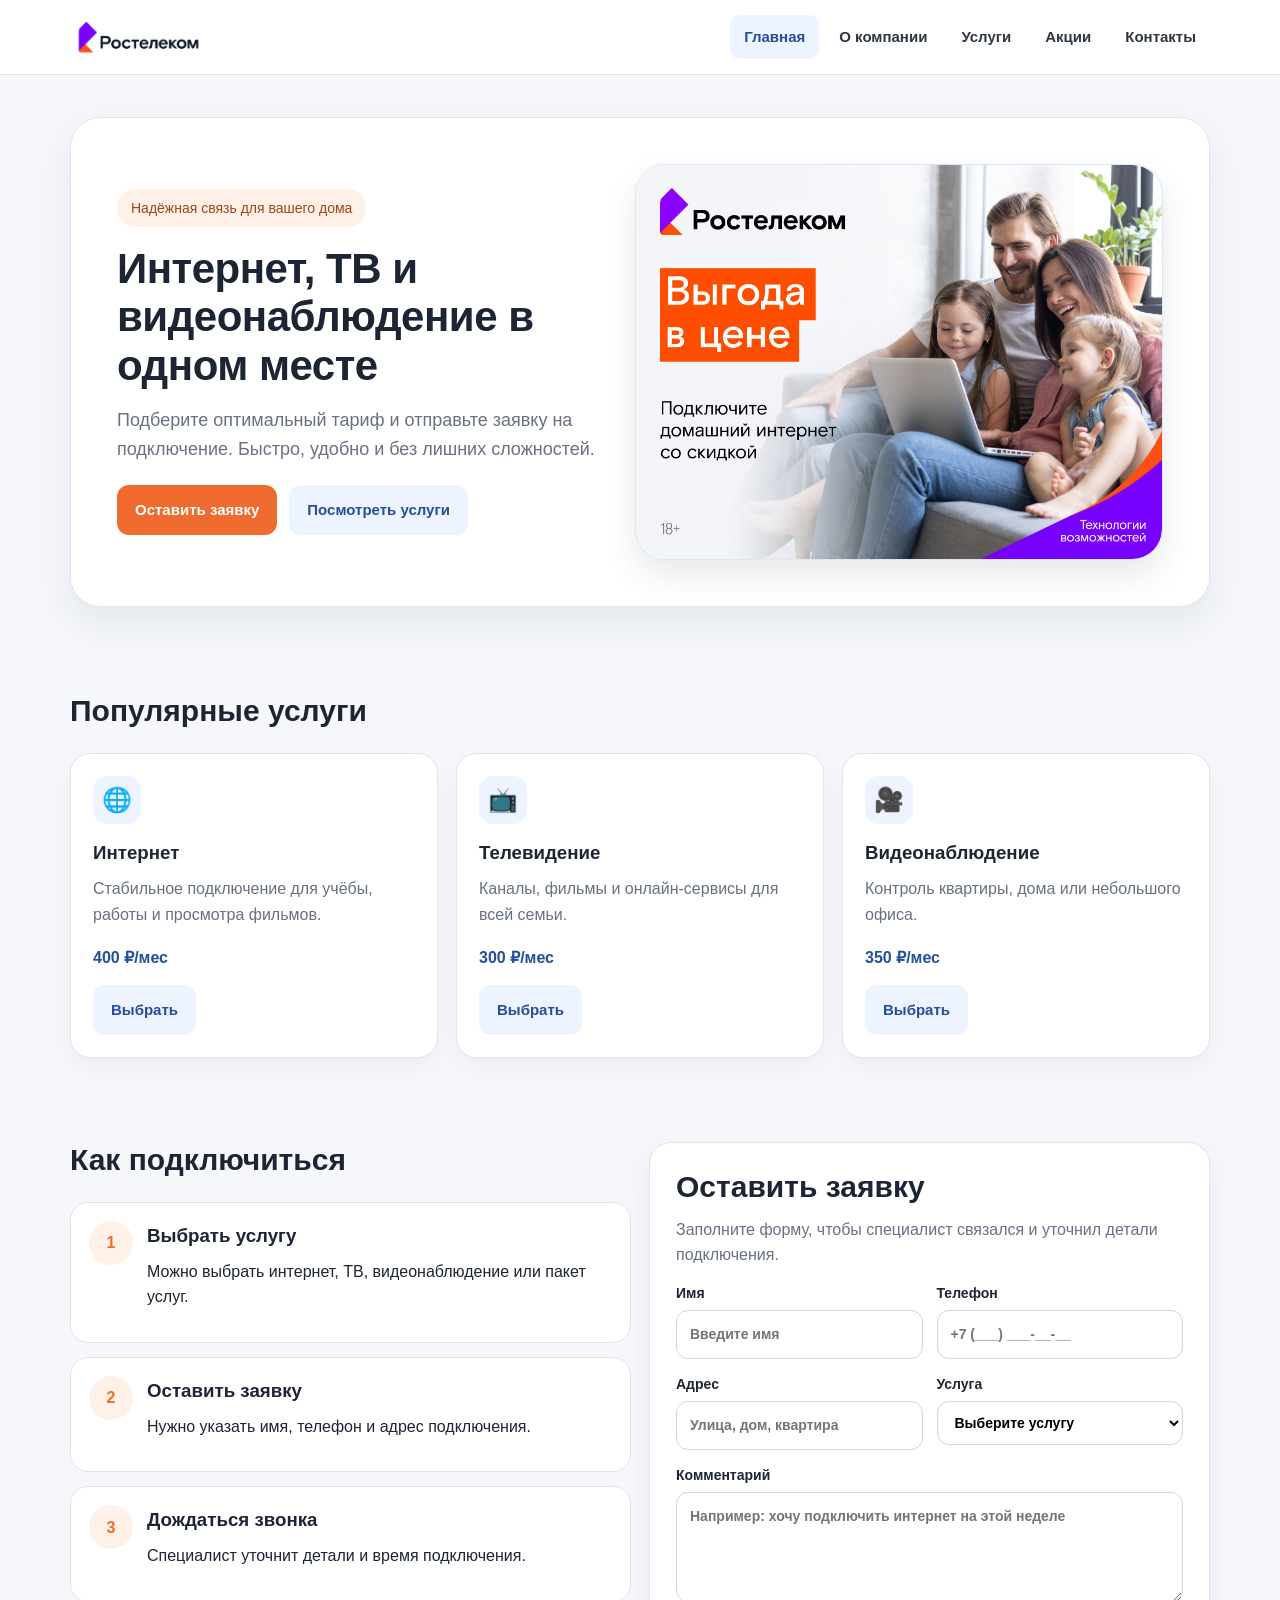
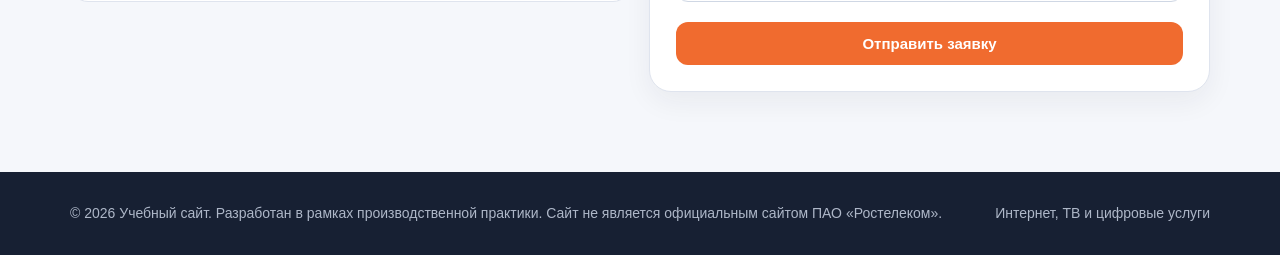
==== index.html @ ff02ec41 "Add files via upload" ====
<!DOCTYPE html>
<html lang="ru">
<head>
    <meta charset="UTF-8">
    <meta name="viewport" content="width=device-width, initial-scale=1.0">
    <title>Ростелеком — главная</title>
    <link rel="stylesheet" href="style.css">
</head>
<body>
<header class="header">
    <div class="container header-inner">
        <a class="logo" href="index.html">
            <img class="logo-img" src="1.png" alt="Ростелеком">
        </a>

        <button class="menu-btn" type="button">Меню</button>

        <nav class="nav">
            <a href="index.html" class="active">Главная</a>
            <a href="about.html">О компании</a>
            <a href="services.html">Услуги</a>
            <a href="connect.html">Акции</a>
            <a href="contacts.html">Контакты</a>
        </nav>
    </div>
</header>
<main>
    <section class="hero">
        <div class="container">
            <div class="hero-box">
                <div class="hero-content">
                    <span class="badge">Надёжная связь для вашего дома</span>
                    <h1>Интернет, ТВ и видеонаблюдение в одном месте</h1>
                    <p class="lead">Подберите оптимальный тариф и отправьте заявку на подключение. Быстро, удобно и без лишних сложностей.</p>
                    <div class="actions">
                        <a class="btn btn-primary" href="#request">Оставить заявку</a>
                        <a class="btn btn-secondary" href="services.html">Посмотреть услуги</a>
                    </div>
                </div>

                <div class="hero-card">
                    <img src="2.jpg" alt="Услуги Ростелеком">
                </div>
            </div>
        </div>
    </section>

    <section class="section">
        <div class="container">
            <div class="section-title">
                <h2>Популярные услуги</h2>
            </div>

            <div class="grid-3">
                <div class="card service-card">
                    <div class="card-icon">🌐</div>
                    <h3>Интернет</h3>
                    <p>Стабильное подключение для учёбы, работы и просмотра фильмов.</p>
                    <div class="price"> 400 ₽/мес</div>
                   <a class="btn btn-secondary" href="index.html#request">Выбрать</a>
                </div>

                <div class="card service-card">
                    <div class="card-icon">📺</div>
                    <h3>Телевидение</h3>
                    <p>Каналы, фильмы и онлайн-сервисы для всей семьи.</p>
                    <div class="price"> 300 ₽/мес</div>
                   <a class="btn btn-secondary" href="index.html#request">Выбрать</a>
                </div>

                <div class="card service-card">
                    <div class="card-icon">🎥</div>
                    <h3>Видеонаблюдение</h3>
                    <p>Контроль квартиры, дома или небольшого офиса.</p>
                    <div class="price"> 350 ₽/мес</div>
                   <a class="btn btn-secondary" href="index.html#request">Выбрать</a>
                </div>
            </div>
        </div>
    </section>

    <section class="section" id="request">
        <div class="container grid-2">
            <div>
                <div class="section-title">
                    <h2>Как подключиться</h2>
                </div>

                <div class="steps">
                    <div class="step">
                        <div class="step-num">1</div>
                        <div><h3>Выбрать услугу</h3><p>Можно выбрать интернет, ТВ, видеонаблюдение или пакет услуг.</p></div>
                    </div>
                    <div class="step">
                        <div class="step-num">2</div>
                        <div><h3>Оставить заявку</h3><p>Нужно указать имя, телефон и адрес подключения.</p></div>
                    </div>
                    <div class="step">
                        <div class="step-num">3</div>
                        <div><h3>Дождаться звонка</h3><p>Специалист уточнит детали и время подключения.</p></div>
                    </div>
                </div>
            </div>

            <div class="form-card">
    <h2>Оставить заявку</h2>
    <p class="form-text">Заполните форму, чтобы специалист связался и уточнил детали подключения.</p>

    <form class="form">
        <div class="form-row">
            <label>
                Имя
                <input type="text" placeholder="Введите имя" required>
            </label>
            <label>
                Телефон
                <input type="tel" placeholder="+7 (___) ___-__-__" required>
            </label>
        </div>

        <div class="form-row">
            <label>
                Адрес
                <input type="text" placeholder="Улица, дом, квартира">
            </label>
            <label>
                Услуга
                <select id="service" required>
                    <option value="">Выберите услугу</option>
                    <option value="Интернет">Интернет</option>
                    <option value="Телевидение">Телевидение</option>
                    <option value="Видеонаблюдение">Видеонаблюдение</option>
                    <option value="Пакет услуг">Пакет услуг</option>
                </select>
            </label>
        </div>

        <label>
            Комментарий
            <textarea placeholder="Например: хочу подключить интернет на этой неделе"></textarea>
        </label>

        <button class="btn btn-primary" type="submit">Отправить заявку</button>
    </form>

    <div class="form-message">Заявка отправлена. Специалист свяжется с вами для уточнения деталей.</div>
</div>
        </div>
    </section>
</main>
<footer class="footer">
    <div class="container footer-inner">
        <div>
            <div class="small">© 2026 Учебный сайт. Разработан в рамках производственной практики. Сайт не является официальным сайтом ПАО «Ростелеком».</div>
        </div>
        <div class="small">Интернет, ТВ и цифровые услуги</div>
    </div>
</footer>
<script src="js/script.js"></script>
</body>
</html>
---- style.css ----
* {
    box-sizing: border-box;
}

:root {
    --blue: #234f9b;
    --blue-dark: #17366c;
    --orange: #f06b2f;
    --bg: #f5f7fb;
    --text: #1d2433;
    --muted: #687083;
    --card: #ffffff;
    --line: #dfe4ee;
}

html {
    scroll-behavior: smooth;
    min-height: 100%;
}

body {
    margin: 0;
    min-height: 100vh;
    font-family: Arial, Helvetica, sans-serif;
    background: var(--bg);
    color: var(--text);
    line-height: 1.6;
    display: flex;
    flex-direction: column;
}

main {
    flex: 1;
}

a {
    text-decoration: none;
    color: inherit;
}

.container {
    width: min(1140px, 92%);
    margin: 0 auto;
}

/* HEADER */
.header {
    background: #ffffff;
    border-bottom: 1px solid var(--line);
    position: sticky;
    top: 0;
    z-index: 10;
}

.header-inner {
    min-height: 74px;
    display: flex;
    align-items: center;
    justify-content: space-between;
    gap: 22px;
}

.logo {
    display: flex;
    align-items: center;
    gap: 14px;
    font-weight: 700;
    font-size: 22px;
    color: var(--blue);
}

.logo-img {
    height: 48px;
    width: auto;
    display: block;
}

.nav {
    display: flex;
    align-items: center;
    gap: 6px;
}

.nav a {
    padding: 10px 14px;
    border-radius: 10px;
    font-size: 15px;
    font-weight: 700;
    color: #2e3545;
}

.nav a:hover,
.nav a.active {
    background: #edf3ff;
    color: var(--blue);
}

.menu-btn {
    display: none;
    border: 0;
    background: #edf3ff;
    color: var(--blue);
    padding: 10px 14px;
    border-radius: 10px;
    font-size: 15px;
    font-weight: 700;
    cursor: pointer;
}

/* HERO */
.hero {
    padding: 42px 0 44px;
}

.hero-box {
    background: #ffffff;
    border: 1px solid var(--line);
    border-radius: 30px;
    padding: 46px;
    min-height: 430px;
    display: grid;
    grid-template-columns: 0.95fr 1.05fr;
    gap: 40px;
    align-items: center;
    box-shadow: 0 16px 38px rgba(29, 36, 51, 0.08);
}

.hero-content {
    max-width: 520px;
}

.badge {
    display: inline-flex;
    padding: 8px 14px;
    border-radius: 999px;
    background: #fff0e8;
    color: #9d471c;
    font-size: 14px;
    margin-bottom: 18px;
}

h1 {
    margin: 0 0 16px;
    font-size: 42px;
    line-height: 1.15;
    letter-spacing: -0.5px;
}

h2 {
    margin: 0 0 12px;
    font-size: 30px;
    line-height: 1.2;
}

h3 {
    margin: 0 0 8px;
}

p {
    margin: 0 0 14px;
}

.lead {
    color: var(--muted);
    font-size: 18px;
    max-width: 640px;
}

.actions {
    display: flex;
    gap: 12px;
    flex-wrap: wrap;
    margin-top: 22px;
}

.btn {
    display: inline-flex;
    align-items: center;
    justify-content: center;
    border: 0;
    padding: 13px 18px;
    border-radius: 12px;
    font-size: 15px;
    font-weight: 700;
    cursor: pointer;
    transition: 0.2s;
}

.btn-primary {
    background: var(--orange);
    color: #ffffff;
}

.btn-primary:hover {
    background: #d95c26;
}

.btn-secondary {
    background: #edf3ff;
    color: var(--blue);
}

.btn-secondary:hover {
    background: #dfeaff;
}

/* КАРТИНКА СПРАВА НА ГЛАВНОЙ */
.hero-card {
    width: 100%;
    max-width: 540px;
    aspect-ratio: 4 / 3;
    justify-self: end;
    border-radius: 30px;
    background: #ffffff;
    border: 1px solid #dce6f7;
    padding: 0;
    overflow: hidden;
    box-shadow: 0 15px 32px rgba(29, 36, 51, 0.10);
}

.hero-card img {
    width: 100%;
    height: 100%;
    object-fit: cover;
    object-position: center;
    display: block;
    border-radius: 30px;
}

/* Старые нарисованные элементы, если остались в HTML */
.wifi,
.device,
.phone,
.signal {
    display: none;
}

/* SECTIONS */
.section {
    padding: 42px 0;
}

.section-title {
    max-width: 720px;
    margin-bottom: 24px;
}

.section-title p,
.form-text {
    color: var(--muted);
}

.grid-3 {
    display: grid;
    grid-template-columns: repeat(3, 1fr);
    gap: 18px;
}

.grid-2 {
    display: grid;
    grid-template-columns: repeat(2, 1fr);
    gap: 18px;
    align-items: start;
}

.card {
    background: var(--card);
    border: 1px solid var(--line);
    border-radius: 20px;
    padding: 22px;
    box-shadow: 0 8px 22px rgba(29, 36, 51, 0.04);
}

.card p {
    color: var(--muted);
}

.card-icon {
    width: 48px;
    height: 48px;
    border-radius: 14px;
    background: #edf3ff;
    color: var(--blue);
    display: flex;
    align-items: center;
    justify-content: center;
    font-size: 24px;
    margin-bottom: 14px;
}

.service-card {
    display: flex;
    flex-direction: column;
    min-height: 235px;
}

.service-card .btn {
    margin-top: auto;
    width: max-content;
}

.price {
    font-weight: 700;
    color: var(--blue);
    margin: 4px 0 14px;
}

.steps {
    display: grid;
    gap: 14px;
}

.step {
    background: #ffffff;
    border: 1px solid var(--line);
    border-radius: 18px;
    padding: 18px;
    display: grid;
    grid-template-columns: 44px 1fr;
    gap: 14px;
}

.step-num {
    width: 44px;
    height: 44px;
    border-radius: 50%;
    background: #fff0e8;
    color: var(--orange);
    display: flex;
    align-items: center;
    justify-content: center;
    font-weight: 800;
}

/* FORM */
.form-card {
    background: #ffffff;
    border: 1px solid var(--line);
    border-radius: 22px;
    padding: 26px;
    box-shadow: 0 10px 28px rgba(29, 36, 51, 0.06);
}

.form {
    display: grid;
    gap: 14px;
}

.form-row {
    display: grid;
    grid-template-columns: repeat(2, 1fr);
    gap: 14px;
}

.form label {
    display: block;
    font-weight: 700;
    font-size: 14px;
}

.form input,
.form select,
.form textarea {
    margin-top: 6px;
    width: 100%;
    border: 1px solid #cfd7e4;
    border-radius: 12px;
    padding: 12px 13px;
    font: inherit;
    background: #ffffff;
}

.form textarea {
    min-height: 110px;
    resize: vertical;
}

.form-message {
    display: none;
    background: #edf8f0;
    color: #256236;
    border: 1px solid #bfe3c8;
    padding: 12px;
    border-radius: 12px;
    margin-top: 12px;
}

/* PAGES */
.page-head {
    padding: 10px 0 10px;
}

.page-head h1 {
    font-size: 36px;
}

.info-box {
    background: #ffffff;
    border: 1px solid var(--line);
    border-radius: 24px;
    padding: 24px;
    align-self: start;
}

.info-box p,
.info-box li {
    color: var(--muted);
    font-size: 17px;
    line-height: 1.7;
}

.list {
    margin: 10px 0 0;
    padding-left: 20px;
}

/* FOOTER */
.footer {
    margin-top: 38px;
    background: #172033;
    color: #d6deea;
    padding: 30px 0;
}

.footer-inner {
    display: flex;
    justify-content: space-between;
    gap: 18px;
    flex-wrap: wrap;
}

.footer b {
    color: #ffffff;
}

.small {
    color: #aeb7c8;
    font-size: 14px;
}

/* RESPONSIVE */
@media (max-width: 880px) {
    .menu-btn {
        display: inline-flex;
    }

    .nav {
        display: none;
        position: absolute;
        top: 74px;
        left: 4%;
        right: 4%;
        flex-direction: column;
        align-items: stretch;
        background: #ffffff;
        border: 1px solid var(--line);
        border-radius: 16px;
        padding: 10px;
        box-shadow: 0 15px 35px rgba(29, 36, 51, 0.13);
    }

    .nav.show {
        display: flex !important;
    }

    .nav a {
        padding: 12px;
    }

    .page-head {
        padding: 18px 0 10px;
    }

    .page-head h1 {
        font-size: 32px;
        text-align: left;
    }

    .section {
        padding: 24px 0;
    }

    .hero-box,
    .grid-2,
    .grid-3 {
        grid-template-columns: 1fr;
    }

    .grid-2 {
        gap: 18px;
        align-items: start;
    }

    .hero-box {
        padding: 30px;
        min-height: auto;
        gap: 26px;
    }

    .hero-card {
        max-width: 100%;
        justify-self: stretch;
    }

    .info-box {
        padding: 22px;
        border-radius: 22px;
        align-self: start;
    }

    .info-box h2 {
        font-size: 26px;
    }

    .info-box p,
    .info-box li {
        font-size: 16px;
        line-height: 1.6;
    }

    h1 {
        font-size: 32px;
    }

    .form-row {
        grid-template-columns: 1fr;
    }

    .footer-inner {
        gap: 14px;
        text-align: center;
        justify-content: center;
    }
}

@media (max-width: 520px) {
    .hero {
        padding-top: 28px;
    }

    .hero-box {
        padding: 22px;
        border-radius: 24px;
    }

    .actions {
        flex-direction: column;
    }

    .btn {
        width: 100%;
    }

    .logo-img {
        height: 40px;
    }

    .hero-card {
        border-radius: 22px;
    }

    .hero-card img {
        border-radius: 22px;
    }

    .container {
        width: 92%;
    }

    .page-head h1 {
        font-size: 28px;
    }

    .info-box {
        padding: 20px;
        border-radius: 20px;
    }
}
.info-box p,
.info-box li {
    color: var(--muted);
    font-size: 18px;
    line-height: 1.75;
}

/* ABOUT PAGE FONT FIX - only about.html */
.about-page .page-head {
    padding: 50px 0 30px;
}

.about-page .page-head h1 {
    font-size: 44px;
    line-height: 1.15;
    margin-bottom: 18px;
    letter-spacing: -0.4px;
}

.about-page .page-head .lead {
    font-size: 20px;
    line-height: 1.75;
    max-width: 820px;
    color: #4f596b;
}

.about-page .grid-2 {
    gap: 22px;
    align-items: stretch;
}

.about-page .info-box {
    padding: 34px 36px;
    min-height: 285px;
    border-radius: 24px;
    box-shadow: 0 10px 28px rgba(29, 36, 51, 0.06);
}

.about-page .info-box h2 {
    font-size: 30px;
    line-height: 1.2;
    margin-bottom: 16px;
}

.about-page .info-box p,
.about-page .info-box li {
    font-size: 18px;
    line-height: 1.75;
    color: #4f596b;
}

.about-page .list {
    padding-left: 24px;
}

@media (max-width: 880px) {
    .about-page .page-head h1 {
        font-size: 34px;
    }

    .about-page .page-head .lead,
    .about-page .info-box p,
    .about-page .info-box li {
        font-size: 17px;
    }

    .about-page .info-box h2 {
        font-size: 26px;
    }

    .about-page .info-box {
        min-height: auto;
    }
}

/* PROMO PAGE */
.promo-head {
    padding-bottom: 8px;
}

.promo-head h1 {
    font-size: 42px;
    margin-bottom: 14px;
}

.promo-section {
    padding-top: 22px;
}

.promo-list {
    display: grid;
    gap: 28px;
}

.promo-offer {
    background: #ffffff;
    border: 1px solid var(--line);
    border-radius: 30px;
    padding: 34px;
    min-height: 360px;
    display: grid;
    grid-template-columns: 1fr 1fr;
    gap: 34px;
    align-items: center;
    box-shadow: 0 16px 38px rgba(29, 36, 51, 0.08);
    overflow: hidden;
}

.promo-offer-reverse .promo-offer-text {
    order: 2;
}

.promo-offer-reverse .promo-offer-image {
    order: 1;
}

.promo-label {
    display: inline-flex;
    padding: 8px 14px;
    border-radius: 999px;
    background: #fff0e8;
    color: #9d471c;
    font-size: 14px;
    font-weight: 700;
    margin-bottom: 18px;
}

.promo-offer h2 {
    margin: 0 0 16px;
    font-size: 38px;
    line-height: 1.15;
}

.promo-offer p {
    margin: 0;
    color: var(--muted);
    font-size: 18px;
    line-height: 1.7;
    max-width: 560px;
}

.promo-offer-image {
    height: 280px;
    border-radius: 26px;
    overflow: hidden;
    background: #edf3ff;
    box-shadow: 0 12px 28px rgba(29, 36, 51, 0.10);
}

.promo-offer-image img {
    width: 100%;
    height: 100%;
    object-fit: cover;
    object-position: center;
    display: block;
}

@media (max-width: 880px) {
    .promo-offer,
    .promo-offer-reverse {
        grid-template-columns: 1fr;
        padding: 28px;
    }

    .promo-offer-reverse .promo-offer-text,
    .promo-offer-reverse .promo-offer-image {
        order: initial;
    }

    .promo-offer h2 {
        font-size: 32px;
    }

    .promo-offer-image {
        height: 260px;
    }
}

@media (max-width: 520px) {
    .promo-head h1 {
        font-size: 34px;
    }

    .promo-offer {
        padding: 22px;
        border-radius: 24px;
    }

    .promo-offer h2 {
        font-size: 28px;
    }

    .promo-offer p {
        font-size: 16px;
    }

    .promo-offer-image {
        height: 220px;
        border-radius: 22px;
    }
}

/* ===== Красивые акции: круглые баннеры, текст + фото ===== */
.actions-page {
    padding: 42px 0 54px;
}

.actions-list {
    display: grid;
    gap: 28px;
}

.action-banner {
    background: #ffffff;
    border: 1px solid var(--line);
    border-radius: 42px;
    padding: 36px;
    display: grid;
    grid-template-columns: 1fr 1fr;
    gap: 34px;
    align-items: center;
    box-shadow: 0 18px 42px rgba(29, 36, 51, 0.09);
    overflow: hidden;
}

.action-banner:nth-child(even) .action-image {
    order: -1;
}

.action-text h2 {
    font-size: 34px;
    line-height: 1.18;
    margin: 0 0 14px;
    color: var(--text);
}

.action-text p {
    font-size: 18px;
    line-height: 1.7;
    color: var(--muted);
    margin: 0 0 22px;
}

.action-badge {
    display: inline-flex;
    padding: 8px 14px;
    border-radius: 999px;
    background: #fff0e8;
    color: #9d471c;
    font-size: 14px;
    font-weight: 700;
    margin-bottom: 16px;
}

.action-image {
    width: 100%;
    height: 340px;
    border-radius: 36px;
    background: #f5f7fb;
    border: 1px solid #e4e9f3;
    overflow: hidden;
    box-shadow: 0 12px 28px rgba(29, 36, 51, 0.08);
}

.action-image img {
    width: 100%;
    height: 100%;
    object-fit: contain;
    object-position: center;
    display: block;
    border-radius: 36px;
    background: #ffffff;
}

/* Если на странице акций использованы старые классы hero-card внутри баннеров */
.action-banner .hero-card,
.actions-page .hero-card {
    width: 100%;
    height: 340px;
    max-width: none;
    border-radius: 36px;
    padding: 0;
    overflow: hidden;
    background: #ffffff;
}

.action-banner .hero-card img,
.actions-page .hero-card img {
    width: 100%;
    height: 100%;
    object-fit: contain;
    object-position: center;
    display: block;
    border-radius: 36px;
    background: #ffffff;
}

@media (max-width: 880px) {
    .action-banner {
        grid-template-columns: 1fr;
        padding: 26px;
        border-radius: 32px;
    }

    .action-banner:nth-child(even) .action-image {
        order: 0;
    }

    .action-text h2 {
        font-size: 28px;
    }

    .action-image,
    .action-banner .hero-card,
    .actions-page .hero-card {
        height: 280px;
        border-radius: 28px;
    }

    .action-image img,
    .action-banner .hero-card img,
    .actions-page .hero-card img {
        border-radius: 28px;
    }
}

@media (max-width: 520px) {
    .action-banner {
        padding: 20px;
        border-radius: 26px;
    }

    .action-text h2 {
        font-size: 24px;
    }

    .action-text p {
        font-size: 16px;
    }

    .action-image,
    .action-banner .hero-card,
    .actions-page .hero-card {
        height: 220px;
        border-radius: 22px;
    }

    .action-image img,
    .action-banner .hero-card img,
    .actions-page .hero-card img {
        border-radius: 22px;
    }
}

/* ===== Исправление картинок в разделе Акции ===== */
.action-image {
    width: 100%;
    height: 340px;
    border-radius: 36px;
    background: #f5f7fb;
    border: 1px solid #e4e9f3;
    overflow: hidden;
    padding: 18px;
    display: flex;
    align-items: center;
    justify-content: center;
    box-shadow: 0 12px 28px rgba(29, 36, 51, 0.08);
}

.action-image img {
    max-width: 100%;
    max-height: 100%;
    width: auto;
    height: auto;
    object-fit: contain;
    object-position: center;
    display: block;
    border-radius: 24px;
}

@media (max-width: 880px) {
    .action-image {
        height: 280px;
        border-radius: 28px;
        padding: 14px;
    }

    .action-image img {
        border-radius: 20px;
    }
}

@media (max-width: 520px) {
    .action-image {
        height: 230px;
        border-radius: 22px;
        padding: 10px;
    }

    .action-image img {
        border-radius: 18px;
    }
}

/* ===== Акции: картинка заполняет весь квадрат ===== */
.action-image {
    width: 100%;
    height: 340px;
    border-radius: 36px;
    background: transparent;
    border: none;
    overflow: hidden;
    padding: 0;
    display: block;
    box-shadow: 0 12px 28px rgba(29, 36, 51, 0.08);
}

.action-image img {
    width: 100%;
    height: 100%;
    object-fit: cover;
    object-position: center;
    display: block;
    border-radius: 36px;
}

@media (max-width: 880px) {
    .action-image {
        height: 280px;
        border-radius: 28px;
        padding: 0;
    }

    .action-image img {
        border-radius: 28px;
    }
}

@media (max-width: 520px) {
    .action-image {
        height: 230px;
        border-radius: 22px;
        padding: 0;
    }

    .action-image img {
        border-radius: 22px;
    }
}
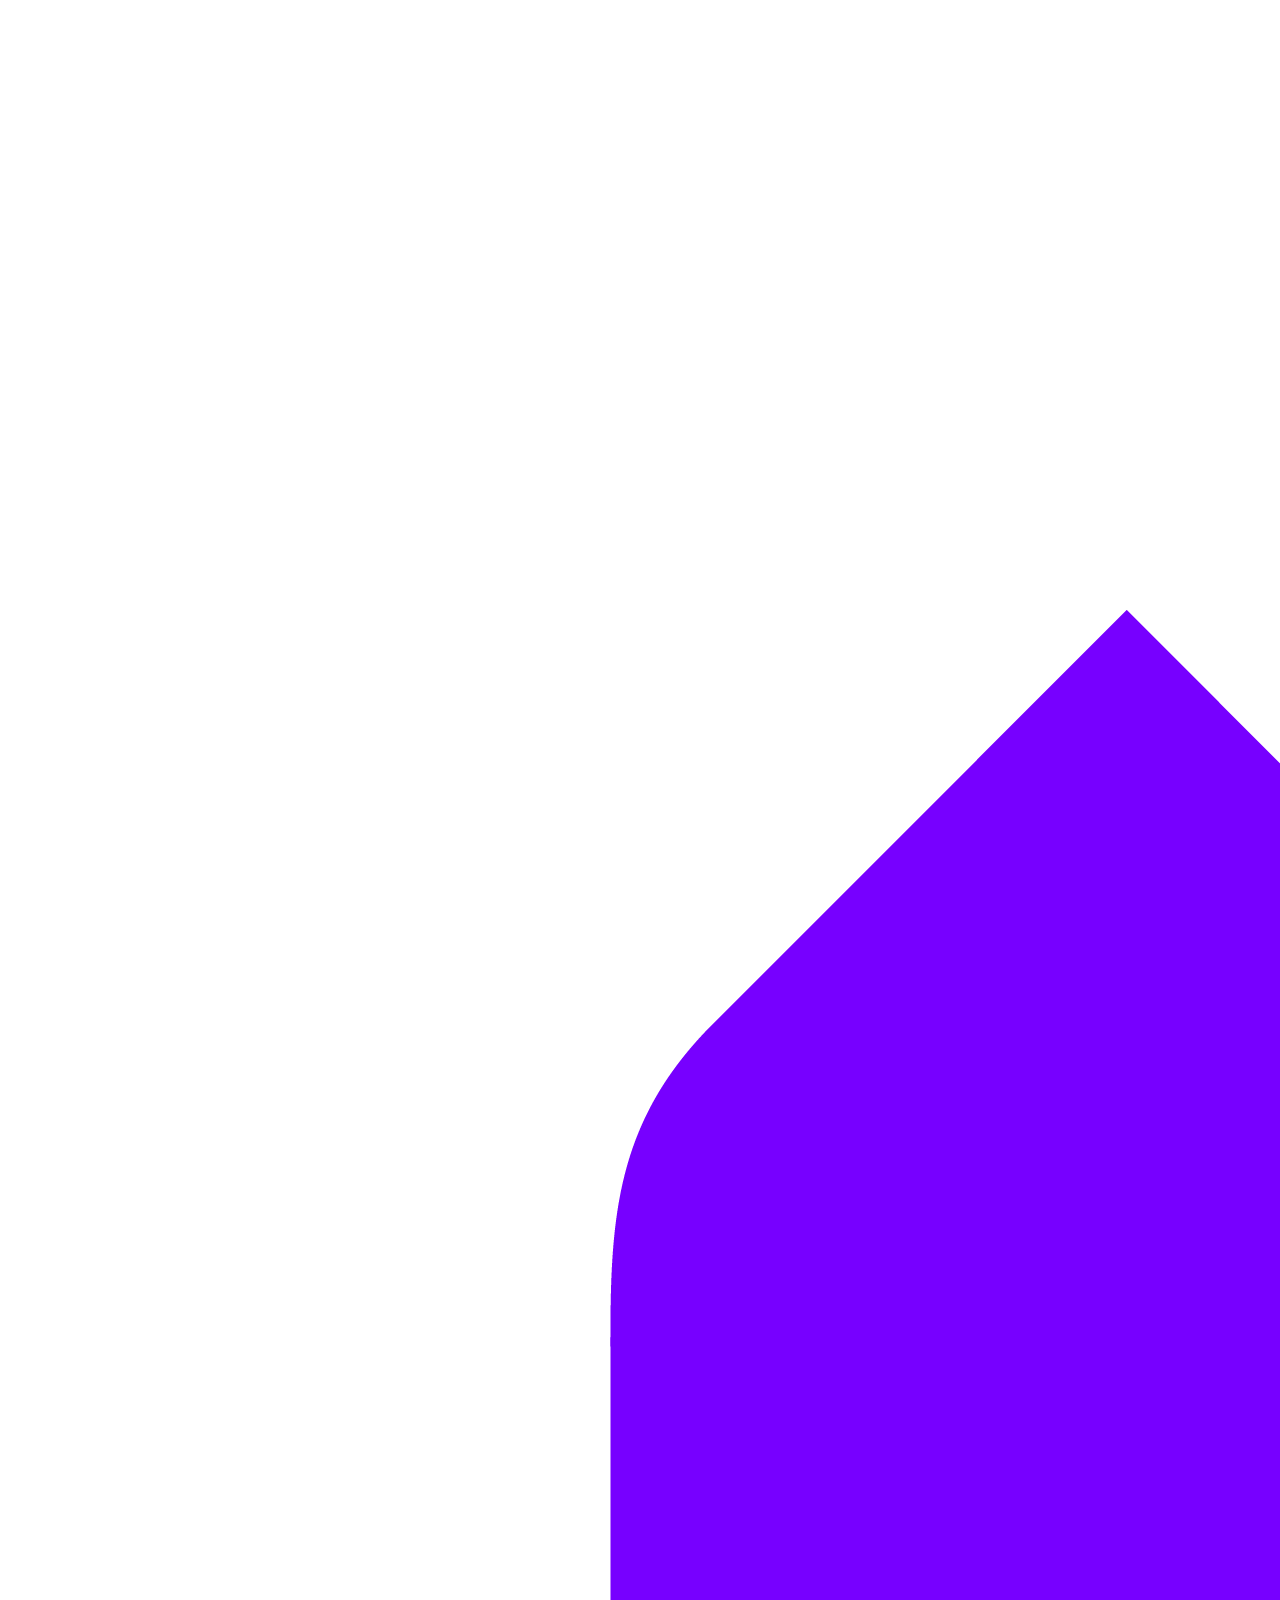
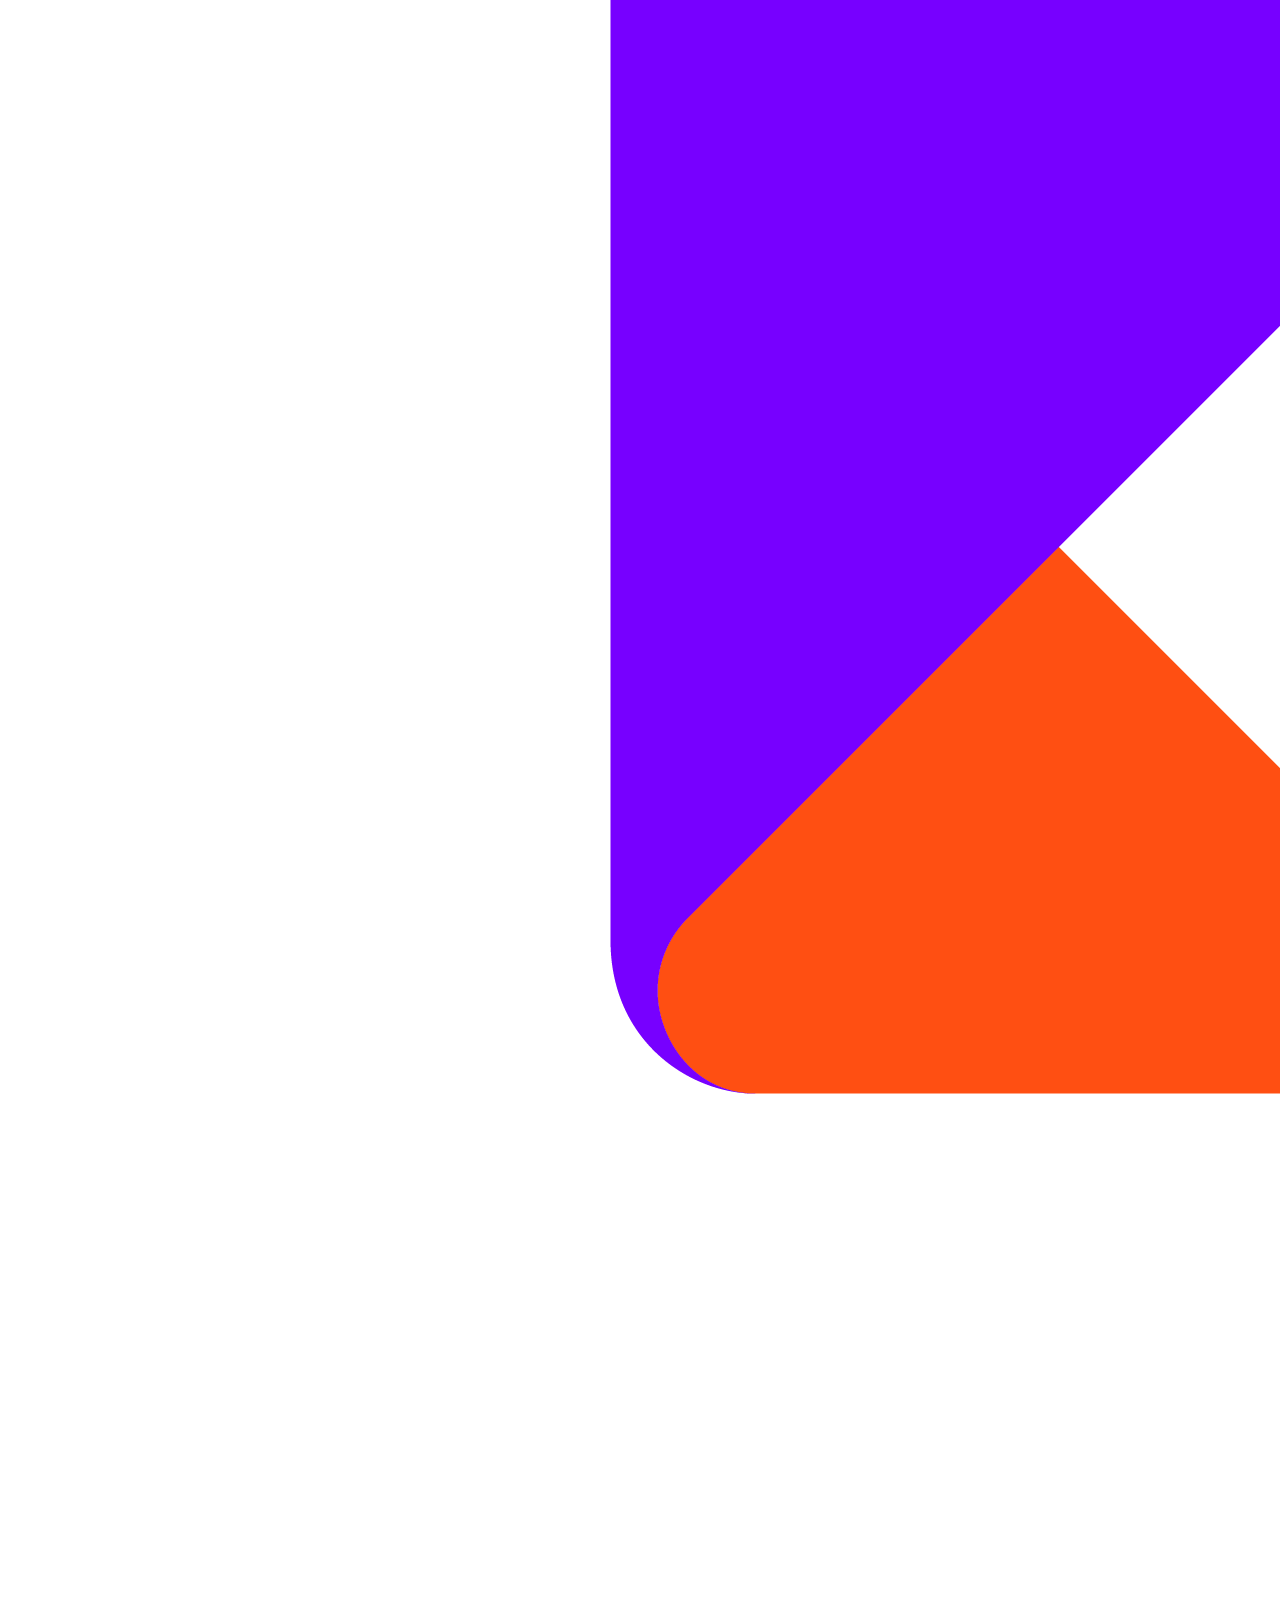
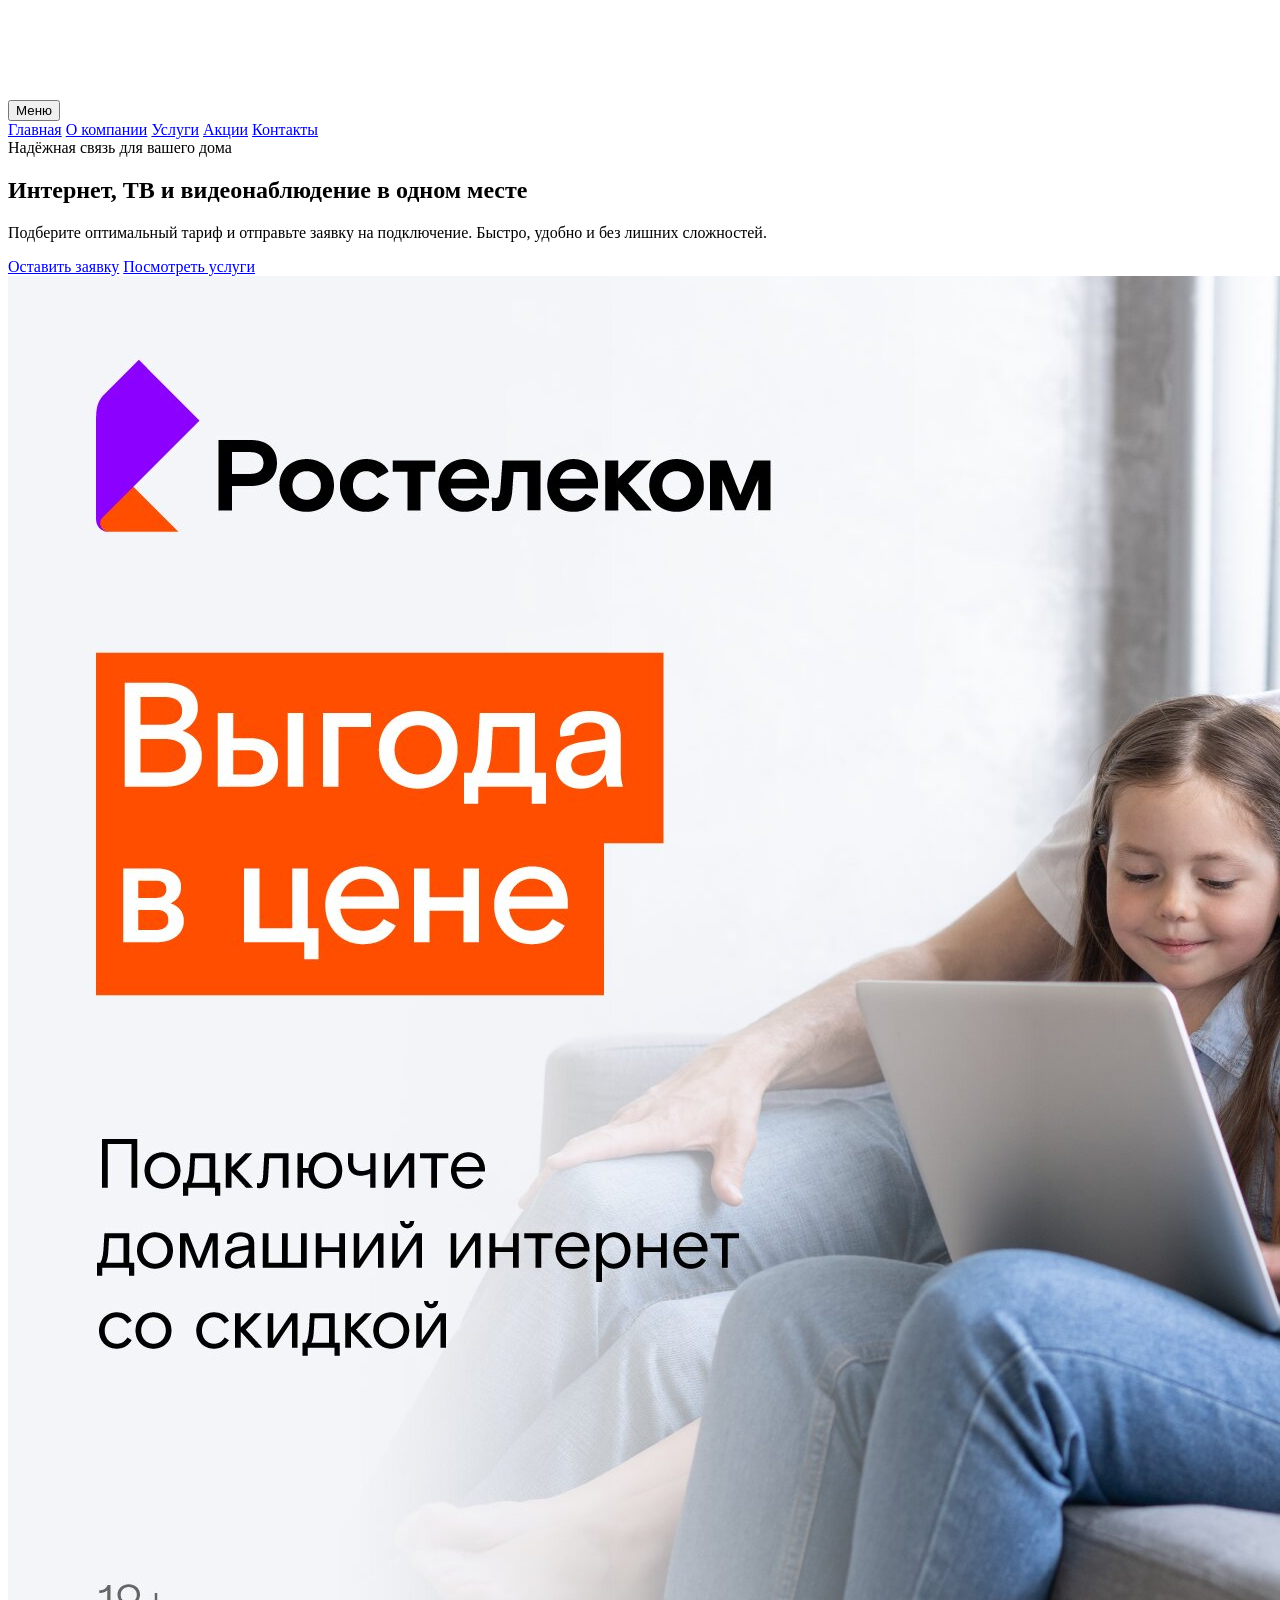
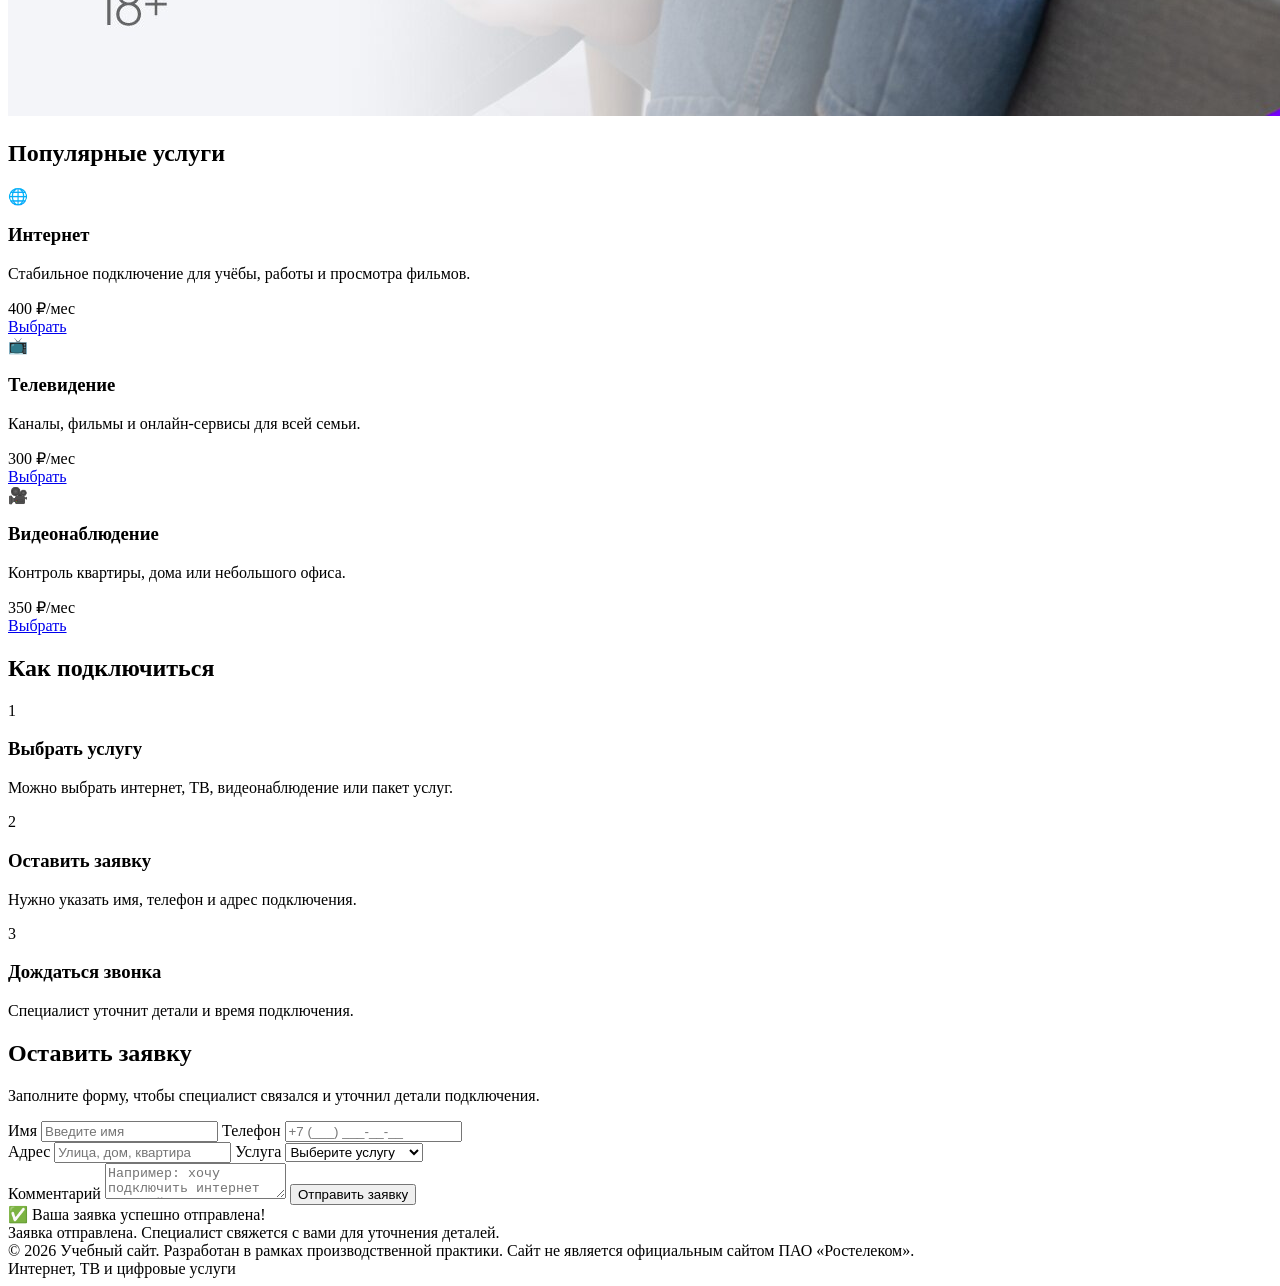
==== commit bb2dd4fc: "Add files via upload" ====
--- a/index.html
+++ b/index.html
@@ -4,7 +4,7 @@
     <meta charset="UTF-8">
     <meta name="viewport" content="width=device-width, initial-scale=1.0">
     <title>Ростелеком — главная</title>
-    <link rel="stylesheet" href="style.css">
+    <link rel="stylesheet" href="css/style.css">
 </head>
 <body>
 <header class="header">
@@ -142,7 +142,9 @@
 
         <button class="btn btn-primary" type="submit">Отправить заявку</button>
     </form>
-
+<div id="successMessage" class="form-message">
+    ✅ Ваша заявка успешно отправлена!
+</div>
     <div class="form-message">Заявка отправлена. Специалист свяжется с вами для уточнения деталей.</div>
 </div>
         </div>
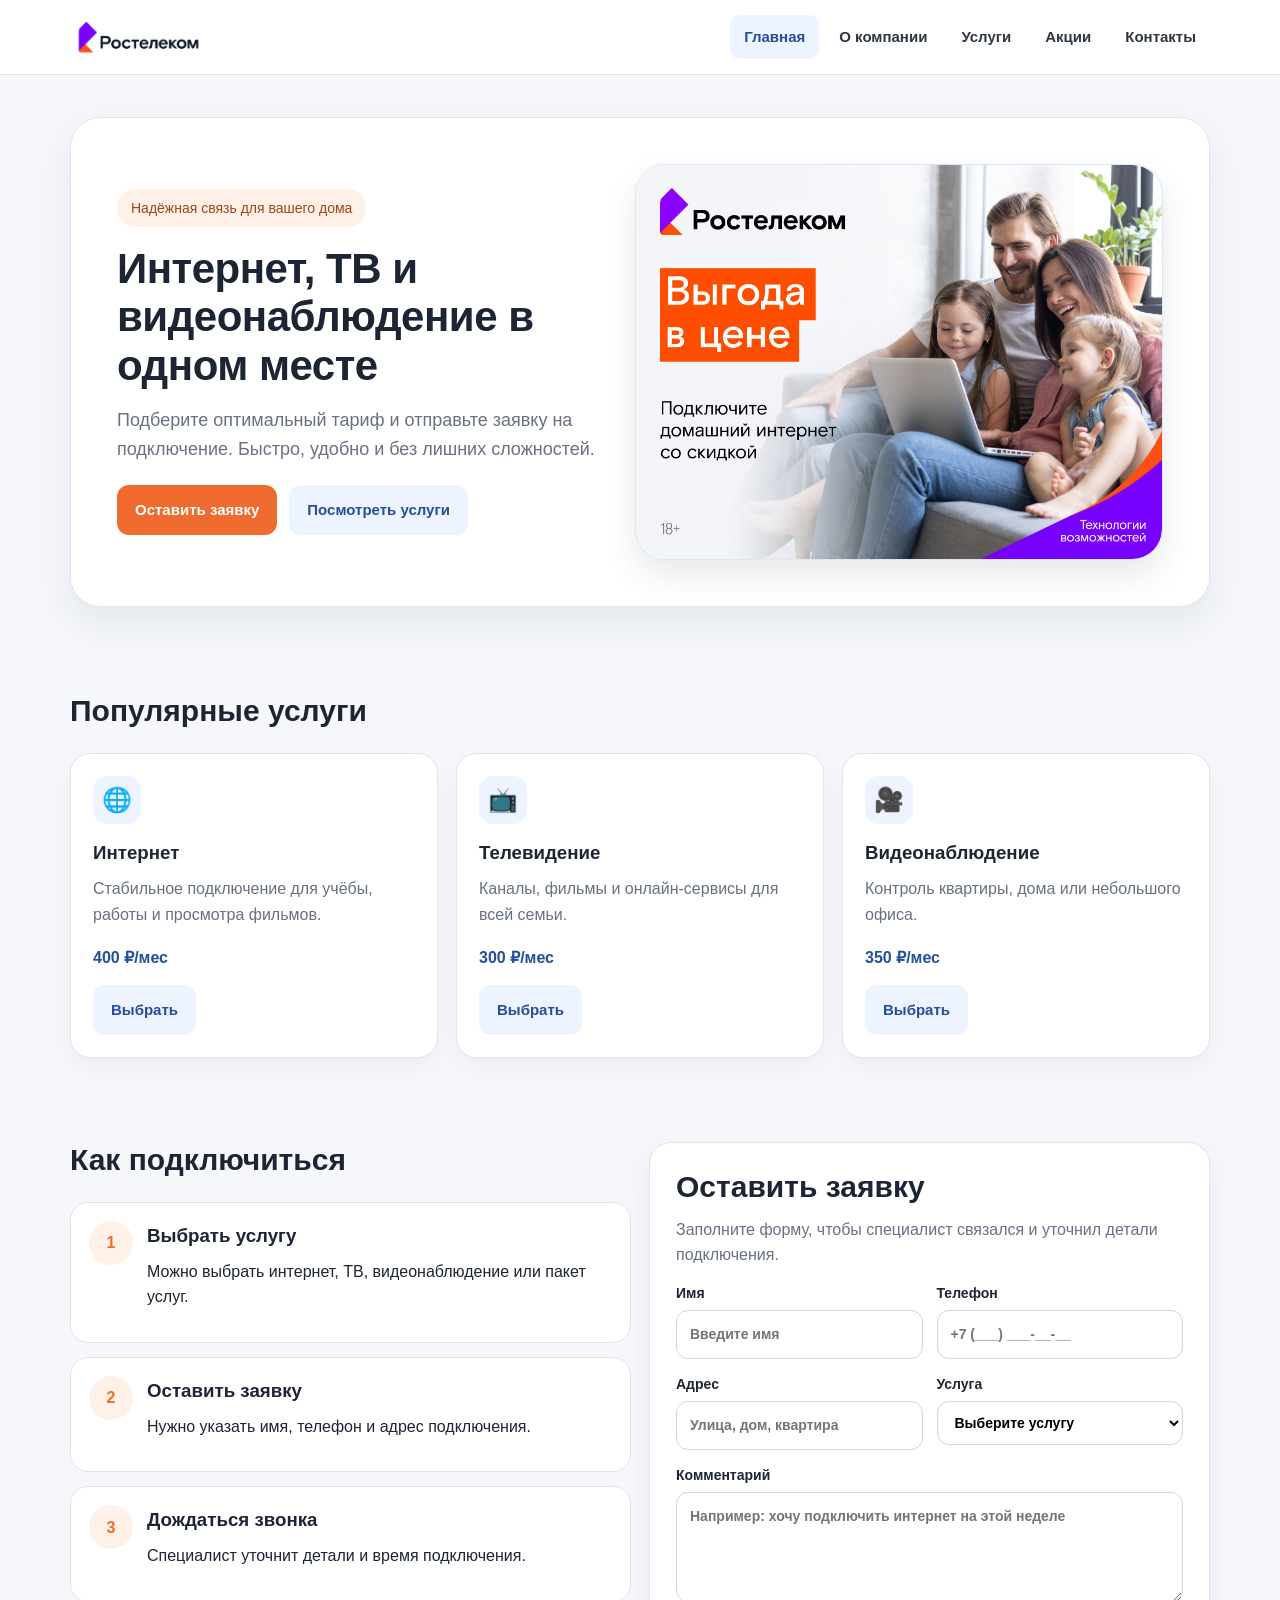
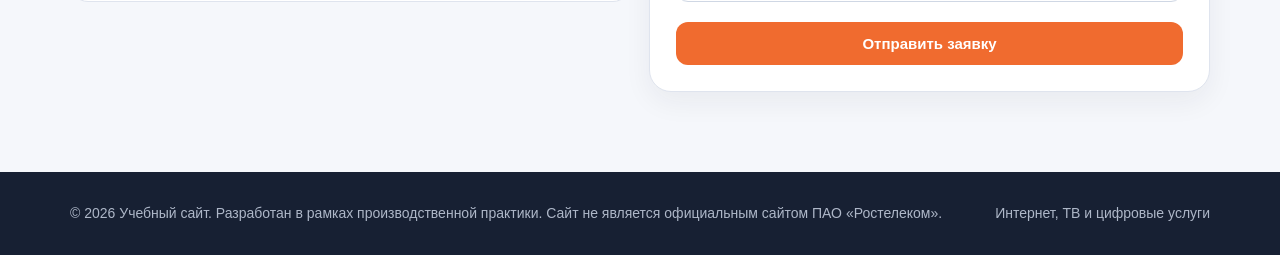
==== commit b21a115f: "Add files via upload" ====
--- a/index.html
+++ b/index.html
@@ -4,7 +4,7 @@
     <meta charset="UTF-8">
     <meta name="viewport" content="width=device-width, initial-scale=1.0">
     <title>Ростелеком — главная</title>
-    <link rel="stylesheet" href="css/style.css">
+    <link rel="stylesheet" href="style.css">
 </head>
 <body>
 <header class="header">
@@ -158,6 +158,6 @@
         <div class="small">Интернет, ТВ и цифровые услуги</div>
     </div>
 </footer>
-<script src="js/script.js"></script>
+<script src="script.js"></script>
 </body>
 </html>
--- a/style.css
+++ b/style.css
@@ -0,0 +1,1028 @@
+* {
+    box-sizing: border-box;
+}
+
+:root {
+    --blue: #234f9b;
+    --blue-dark: #17366c;
+    --orange: #f06b2f;
+    --bg: #f5f7fb;
+    --text: #1d2433;
+    --muted: #687083;
+    --card: #ffffff;
+    --line: #dfe4ee;
+}
+
+html {
+    scroll-behavior: smooth;
+    min-height: 100%;
+}
+
+body {
+    margin: 0;
+    min-height: 100vh;
+    font-family: Arial, Helvetica, sans-serif;
+    background: var(--bg);
+    color: var(--text);
+    line-height: 1.6;
+    display: flex;
+    flex-direction: column;
+}
+
+main {
+    flex: 1;
+}
+
+a {
+    text-decoration: none;
+    color: inherit;
+}
+
+.container {
+    width: min(1140px, 92%);
+    margin: 0 auto;
+}
+
+/* HEADER */
+.header {
+    background: #ffffff;
+    border-bottom: 1px solid var(--line);
+    position: sticky;
+    top: 0;
+    z-index: 10;
+}
+
+.header-inner {
+    min-height: 74px;
+    display: flex;
+    align-items: center;
+    justify-content: space-between;
+    gap: 22px;
+}
+
+.logo {
+    display: flex;
+    align-items: center;
+    gap: 14px;
+    font-weight: 700;
+    font-size: 22px;
+    color: var(--blue);
+}
+
+.logo-img {
+    height: 48px;
+    width: auto;
+    display: block;
+}
+
+.nav {
+    display: flex;
+    align-items: center;
+    gap: 6px;
+}
+
+.nav a {
+    padding: 10px 14px;
+    border-radius: 10px;
+    font-size: 15px;
+    font-weight: 700;
+    color: #2e3545;
+}
+
+.nav a:hover,
+.nav a.active {
+    background: #edf3ff;
+    color: var(--blue);
+}
+
+.menu-btn {
+    display: none;
+    border: 0;
+    background: #edf3ff;
+    color: var(--blue);
+    padding: 10px 14px;
+    border-radius: 10px;
+    font-size: 15px;
+    font-weight: 700;
+    cursor: pointer;
+}
+
+/* HERO */
+.hero {
+    padding: 42px 0 44px;
+}
+
+.hero-box {
+    background: #ffffff;
+    border: 1px solid var(--line);
+    border-radius: 30px;
+    padding: 46px;
+    min-height: 430px;
+    display: grid;
+    grid-template-columns: 0.95fr 1.05fr;
+    gap: 40px;
+    align-items: center;
+    box-shadow: 0 16px 38px rgba(29, 36, 51, 0.08);
+}
+
+.hero-content {
+    max-width: 520px;
+}
+
+.badge {
+    display: inline-flex;
+    padding: 8px 14px;
+    border-radius: 999px;
+    background: #fff0e8;
+    color: #9d471c;
+    font-size: 14px;
+    margin-bottom: 18px;
+}
+
+h1 {
+    margin: 0 0 16px;
+    font-size: 42px;
+    line-height: 1.15;
+    letter-spacing: -0.5px;
+}
+
+h2 {
+    margin: 0 0 12px;
+    font-size: 30px;
+    line-height: 1.2;
+}
+
+h3 {
+    margin: 0 0 8px;
+}
+
+p {
+    margin: 0 0 14px;
+}
+
+.lead {
+    color: var(--muted);
+    font-size: 18px;
+    max-width: 640px;
+}
+
+.actions {
+    display: flex;
+    gap: 12px;
+    flex-wrap: wrap;
+    margin-top: 22px;
+}
+
+.btn {
+    display: inline-flex;
+    align-items: center;
+    justify-content: center;
+    border: 0;
+    padding: 13px 18px;
+    border-radius: 12px;
+    font-size: 15px;
+    font-weight: 700;
+    cursor: pointer;
+    transition: 0.2s;
+}
+
+.btn-primary {
+    background: var(--orange);
+    color: #ffffff;
+}
+
+.btn-primary:hover {
+    background: #d95c26;
+}
+
+.btn-secondary {
+    background: #edf3ff;
+    color: var(--blue);
+}
+
+.btn-secondary:hover {
+    background: #dfeaff;
+}
+
+/* КАРТИНКА СПРАВА НА ГЛАВНОЙ */
+.hero-card {
+    width: 100%;
+    max-width: 540px;
+    aspect-ratio: 4 / 3;
+    justify-self: end;
+    border-radius: 30px;
+    background: #ffffff;
+    border: 1px solid #dce6f7;
+    padding: 0;
+    overflow: hidden;
+    box-shadow: 0 15px 32px rgba(29, 36, 51, 0.10);
+}
+
+.hero-card img {
+    width: 100%;
+    height: 100%;
+    object-fit: cover;
+    object-position: center;
+    display: block;
+    border-radius: 30px;
+}
+
+/* Старые нарисованные элементы, если остались в HTML */
+.wifi,
+.device,
+.phone,
+.signal {
+    display: none;
+}
+
+/* SECTIONS */
+.section {
+    padding: 42px 0;
+}
+
+.section-title {
+    max-width: 720px;
+    margin-bottom: 24px;
+}
+
+.section-title p,
+.form-text {
+    color: var(--muted);
+}
+
+.grid-3 {
+    display: grid;
+    grid-template-columns: repeat(3, 1fr);
+    gap: 18px;
+}
+
+.grid-2 {
+    display: grid;
+    grid-template-columns: repeat(2, 1fr);
+    gap: 18px;
+    align-items: start;
+}
+
+.card {
+    background: var(--card);
+    border: 1px solid var(--line);
+    border-radius: 20px;
+    padding: 22px;
+    box-shadow: 0 8px 22px rgba(29, 36, 51, 0.04);
+}
+
+.card p {
+    color: var(--muted);
+}
+
+.card-icon {
+    width: 48px;
+    height: 48px;
+    border-radius: 14px;
+    background: #edf3ff;
+    color: var(--blue);
+    display: flex;
+    align-items: center;
+    justify-content: center;
+    font-size: 24px;
+    margin-bottom: 14px;
+}
+
+.service-card {
+    display: flex;
+    flex-direction: column;
+    min-height: 235px;
+}
+
+.service-card .btn {
+    margin-top: auto;
+    width: max-content;
+}
+
+.price {
+    font-weight: 700;
+    color: var(--blue);
+    margin: 4px 0 14px;
+}
+
+.steps {
+    display: grid;
+    gap: 14px;
+}
+
+.step {
+    background: #ffffff;
+    border: 1px solid var(--line);
+    border-radius: 18px;
+    padding: 18px;
+    display: grid;
+    grid-template-columns: 44px 1fr;
+    gap: 14px;
+}
+
+.step-num {
+    width: 44px;
+    height: 44px;
+    border-radius: 50%;
+    background: #fff0e8;
+    color: var(--orange);
+    display: flex;
+    align-items: center;
+    justify-content: center;
+    font-weight: 800;
+}
+
+/* FORM */
+.form-card {
+    background: #ffffff;
+    border: 1px solid var(--line);
+    border-radius: 22px;
+    padding: 26px;
+    box-shadow: 0 10px 28px rgba(29, 36, 51, 0.06);
+}
+
+.form {
+    display: grid;
+    gap: 14px;
+}
+
+.form-row {
+    display: grid;
+    grid-template-columns: repeat(2, 1fr);
+    gap: 14px;
+}
+
+.form label {
+    display: block;
+    font-weight: 700;
+    font-size: 14px;
+}
+
+.form input,
+.form select,
+.form textarea {
+    margin-top: 6px;
+    width: 100%;
+    border: 1px solid #cfd7e4;
+    border-radius: 12px;
+    padding: 12px 13px;
+    font: inherit;
+    background: #ffffff;
+}
+
+.form textarea {
+    min-height: 110px;
+    resize: vertical;
+}
+
+.form-message {
+    display: none;
+    background: #edf8f0;
+    color: #256236;
+    border: 1px solid #bfe3c8;
+    padding: 12px;
+    border-radius: 12px;
+    margin-top: 12px;
+}
+
+/* PAGES */
+.page-head {
+    padding: 10px 0 10px;
+}
+
+.page-head h1 {
+    font-size: 36px;
+}
+
+.info-box {
+    background: #ffffff;
+    border: 1px solid var(--line);
+    border-radius: 24px;
+    padding: 24px;
+    align-self: start;
+}
+
+.info-box p,
+.info-box li {
+    color: var(--muted);
+    font-size: 17px;
+    line-height: 1.7;
+}
+
+.list {
+    margin: 10px 0 0;
+    padding-left: 20px;
+}
+
+/* FOOTER */
+.footer {
+    margin-top: 38px;
+    background: #172033;
+    color: #d6deea;
+    padding: 30px 0;
+}
+
+.footer-inner {
+    display: flex;
+    justify-content: space-between;
+    gap: 18px;
+    flex-wrap: wrap;
+}
+
+.footer b {
+    color: #ffffff;
+}
+
+.small {
+    color: #aeb7c8;
+    font-size: 14px;
+}
+
+/* RESPONSIVE */
+@media (max-width: 880px) {
+    .menu-btn {
+        display: inline-flex;
+    }
+
+    .nav {
+        display: none;
+        position: fixed;
+        top: 74px;
+        left: 4%;
+        right: 4%;
+        z-index: 9999;
+        flex-direction: column;
+        align-items: stretch;
+        background: #ffffff;
+        border: 1px solid var(--line);
+        border-radius: 16px;
+        padding: 10px;
+        box-shadow: 0 15px 35px rgba(29, 36, 51, 0.13);
+    }
+
+    .nav.show {
+        display: flex !important;
+    }
+
+    .nav a {
+        padding: 12px;
+    }
+
+    .page-head {
+        padding: 18px 0 10px;
+    }
+
+    .page-head h1 {
+        font-size: 32px;
+        text-align: left;
+    }
+
+    .section {
+        padding: 24px 0;
+    }
+
+    .hero-box,
+    .grid-2,
+    .grid-3 {
+        grid-template-columns: 1fr;
+    }
+
+    .grid-2 {
+        gap: 18px;
+        align-items: start;
+    }
+
+    .hero-box {
+        padding: 30px;
+        min-height: auto;
+        gap: 26px;
+    }
+
+    .hero-card {
+        max-width: 100%;
+        justify-self: stretch;
+    }
+
+    .info-box {
+        padding: 22px;
+        border-radius: 22px;
+        align-self: start;
+    }
+
+    .info-box h2 {
+        font-size: 26px;
+    }
+
+    .info-box p,
+    .info-box li {
+        font-size: 16px;
+        line-height: 1.6;
+    }
+
+    h1 {
+        font-size: 32px;
+    }
+
+    .form-row {
+        grid-template-columns: 1fr;
+    }
+
+    .footer-inner {
+        gap: 14px;
+        text-align: center;
+        justify-content: center;
+    }
+}
+
+@media (max-width: 520px) {
+    .hero {
+        padding-top: 28px;
+    }
+
+    .hero-box {
+        padding: 22px;
+        border-radius: 24px;
+    }
+
+    .actions {
+        flex-direction: column;
+    }
+
+    .btn {
+        width: 100%;
+    }
+
+    .logo-img {
+        height: 40px;
+    }
+
+    .hero-card {
+        border-radius: 22px;
+    }
+
+    .hero-card img {
+        border-radius: 22px;
+    }
+
+    .container {
+        width: 92%;
+    }
+
+    .page-head h1 {
+        font-size: 28px;
+    }
+
+    .info-box {
+        padding: 20px;
+        border-radius: 20px;
+    }
+}
+.info-box p,
+.info-box li {
+    color: var(--muted);
+    font-size: 18px;
+    line-height: 1.75;
+}
+
+/* ABOUT PAGE FONT FIX - only about.html */
+.about-page .page-head {
+    padding: 50px 0 30px;
+}
+
+.about-page .page-head h1 {
+    font-size: 44px;
+    line-height: 1.15;
+    margin-bottom: 18px;
+    letter-spacing: -0.4px;
+}
+
+.about-page .page-head .lead {
+    font-size: 20px;
+    line-height: 1.75;
+    max-width: 820px;
+    color: #4f596b;
+}
+
+.about-page .grid-2 {
+    gap: 22px;
+    align-items: stretch;
+}
+
+.about-page .info-box {
+    padding: 34px 36px;
+    min-height: 285px;
+    border-radius: 24px;
+    box-shadow: 0 10px 28px rgba(29, 36, 51, 0.06);
+}
+
+.about-page .info-box h2 {
+    font-size: 30px;
+    line-height: 1.2;
+    margin-bottom: 16px;
+}
+
+.about-page .info-box p,
+.about-page .info-box li {
+    font-size: 18px;
+    line-height: 1.75;
+    color: #4f596b;
+}
+
+.about-page .list {
+    padding-left: 24px;
+}
+
+@media (max-width: 880px) {
+    .about-page .page-head h1 {
+        font-size: 34px;
+    }
+
+    .about-page .page-head .lead,
+    .about-page .info-box p,
+    .about-page .info-box li {
+        font-size: 17px;
+    }
+
+    .about-page .info-box h2 {
+        font-size: 26px;
+    }
+
+    .about-page .info-box {
+        min-height: auto;
+    }
+}
+
+/* PROMO PAGE */
+.promo-head {
+    padding-bottom: 8px;
+}
+
+.promo-head h1 {
+    font-size: 42px;
+    margin-bottom: 14px;
+}
+
+.promo-section {
+    padding-top: 22px;
+}
+
+.promo-list {
+    display: grid;
+    gap: 28px;
+}
+
+.promo-offer {
+    background: #ffffff;
+    border: 1px solid var(--line);
+    border-radius: 30px;
+    padding: 34px;
+    min-height: 360px;
+    display: grid;
+    grid-template-columns: 1fr 1fr;
+    gap: 34px;
+    align-items: center;
+    box-shadow: 0 16px 38px rgba(29, 36, 51, 0.08);
+    overflow: hidden;
+}
+
+.promo-offer-reverse .promo-offer-text {
+    order: 2;
+}
+
+.promo-offer-reverse .promo-offer-image {
+    order: 1;
+}
+
+.promo-label {
+    display: inline-flex;
+    padding: 8px 14px;
+    border-radius: 999px;
+    background: #fff0e8;
+    color: #9d471c;
+    font-size: 14px;
+    font-weight: 700;
+    margin-bottom: 18px;
+}
+
+.promo-offer h2 {
+    margin: 0 0 16px;
+    font-size: 38px;
+    line-height: 1.15;
+}
+
+.promo-offer p {
+    margin: 0;
+    color: var(--muted);
+    font-size: 18px;
+    line-height: 1.7;
+    max-width: 560px;
+}
+
+.promo-offer-image {
+    height: 280px;
+    border-radius: 26px;
+    overflow: hidden;
+    background: #edf3ff;
+    box-shadow: 0 12px 28px rgba(29, 36, 51, 0.10);
+}
+
+.promo-offer-image img {
+    width: 100%;
+    height: 100%;
+    object-fit: cover;
+    object-position: center;
+    display: block;
+}
+
+@media (max-width: 880px) {
+    .promo-offer,
+    .promo-offer-reverse {
+        grid-template-columns: 1fr;
+        padding: 28px;
+    }
+
+    .promo-offer-reverse .promo-offer-text,
+    .promo-offer-reverse .promo-offer-image {
+        order: initial;
+    }
+
+    .promo-offer h2 {
+        font-size: 32px;
+    }
+
+    .promo-offer-image {
+        height: 260px;
+    }
+}
+
+@media (max-width: 520px) {
+    .promo-head h1 {
+        font-size: 34px;
+    }
+
+    .promo-offer {
+        padding: 22px;
+        border-radius: 24px;
+    }
+
+    .promo-offer h2 {
+        font-size: 28px;
+    }
+
+    .promo-offer p {
+        font-size: 16px;
+    }
+
+    .promo-offer-image {
+        height: 220px;
+        border-radius: 22px;
+    }
+}
+
+/* ===== Красивые акции: круглые баннеры, текст + фото ===== */
+.actions-page {
+    padding: 42px 0 54px;
+}
+
+.actions-list {
+    display: grid;
+    gap: 28px;
+}
+
+.action-banner {
+    background: #ffffff;
+    border: 1px solid var(--line);
+    border-radius: 42px;
+    padding: 36px;
+    display: grid;
+    grid-template-columns: 1fr 1fr;
+    gap: 34px;
+    align-items: center;
+    box-shadow: 0 18px 42px rgba(29, 36, 51, 0.09);
+    overflow: hidden;
+}
+
+.action-banner:nth-child(even) .action-image {
+    order: -1;
+}
+
+.action-text h2 {
+    font-size: 34px;
+    line-height: 1.18;
+    margin: 0 0 14px;
+    color: var(--text);
+}
+
+.action-text p {
+    font-size: 18px;
+    line-height: 1.7;
+    color: var(--muted);
+    margin: 0 0 22px;
+}
+
+.action-badge {
+    display: inline-flex;
+    padding: 8px 14px;
+    border-radius: 999px;
+    background: #fff0e8;
+    color: #9d471c;
+    font-size: 14px;
+    font-weight: 700;
+    margin-bottom: 16px;
+}
+
+.action-image {
+    width: 100%;
+    height: 340px;
+    border-radius: 36px;
+    background: #f5f7fb;
+    border: 1px solid #e4e9f3;
+    overflow: hidden;
+    box-shadow: 0 12px 28px rgba(29, 36, 51, 0.08);
+}
+
+.action-image img {
+    width: 100%;
+    height: 100%;
+    object-fit: contain;
+    object-position: center;
+    display: block;
+    border-radius: 36px;
+    background: #ffffff;
+}
+
+/* Если на странице акций использованы старые классы hero-card внутри баннеров */
+.action-banner .hero-card,
+.actions-page .hero-card {
+    width: 100%;
+    height: 340px;
+    max-width: none;
+    border-radius: 36px;
+    padding: 0;
+    overflow: hidden;
+    background: #ffffff;
+}
+
+.action-banner .hero-card img,
+.actions-page .hero-card img {
+    width: 100%;
+    height: 100%;
+    object-fit: contain;
+    object-position: center;
+    display: block;
+    border-radius: 36px;
+    background: #ffffff;
+}
+
+@media (max-width: 880px) {
+    .action-banner {
+        grid-template-columns: 1fr;
+        padding: 26px;
+        border-radius: 32px;
+    }
+
+    .action-banner:nth-child(even) .action-image {
+        order: 0;
+    }
+
+    .action-text h2 {
+        font-size: 28px;
+    }
+
+    .action-image,
+    .action-banner .hero-card,
+    .actions-page .hero-card {
+        height: 280px;
+        border-radius: 28px;
+    }
+
+    .action-image img,
+    .action-banner .hero-card img,
+    .actions-page .hero-card img {
+        border-radius: 28px;
+    }
+}
+
+@media (max-width: 520px) {
+    .action-banner {
+        padding: 20px;
+        border-radius: 26px;
+    }
+
+    .action-text h2 {
+        font-size: 24px;
+    }
+
+    .action-text p {
+        font-size: 16px;
+    }
+
+    .action-image,
+    .action-banner .hero-card,
+    .actions-page .hero-card {
+        height: 220px;
+        border-radius: 22px;
+    }
+
+    .action-image img,
+    .action-banner .hero-card img,
+    .actions-page .hero-card img {
+        border-radius: 22px;
+    }
+}
+
+/* ===== Исправление картинок в разделе Акции ===== */
+.action-image {
+    width: 100%;
+    height: 340px;
+    border-radius: 36px;
+    background: #f5f7fb;
+    border: 1px solid #e4e9f3;
+    overflow: hidden;
+    padding: 18px;
+    display: flex;
+    align-items: center;
+    justify-content: center;
+    box-shadow: 0 12px 28px rgba(29, 36, 51, 0.08);
+}
+
+.action-image img {
+    max-width: 100%;
+    max-height: 100%;
+    width: auto;
+    height: auto;
+    object-fit: contain;
+    object-position: center;
+    display: block;
+    border-radius: 24px;
+}
+
+@media (max-width: 880px) {
+    .action-image {
+        height: 280px;
+        border-radius: 28px;
+        padding: 14px;
+    }
+
+    .action-image img {
+        border-radius: 20px;
+    }
+}
+
+@media (max-width: 520px) {
+    .action-image {
+        height: 230px;
+        border-radius: 22px;
+        padding: 10px;
+    }
+
+    .action-image img {
+        border-radius: 18px;
+    }
+}
+
+/* ===== Акции: картинка заполняет весь квадрат ===== */
+.action-image {
+    width: 100%;
+    height: 340px;
+    border-radius: 36px;
+    background: transparent;
+    border: none;
+    overflow: hidden;
+    padding: 0;
+    display: block;
+    box-shadow: 0 12px 28px rgba(29, 36, 51, 0.08);
+}
+
+.action-image img {
+    width: 100%;
+    height: 100%;
+    object-fit: cover;
+    object-position: center;
+    display: block;
+    border-radius: 36px;
+}
+
+@media (max-width: 880px) {
+    .action-image {
+        height: 280px;
+        border-radius: 28px;
+        padding: 0;
+    }
+
+    .action-image img {
+        border-radius: 28px;
+    }
+}
+
+@media (max-width: 520px) {
+    .action-image {
+        height: 230px;
+        border-radius: 22px;
+        padding: 0;
+    }
+
+    .action-image img {
+        border-radius: 22px;
+    }
+}
